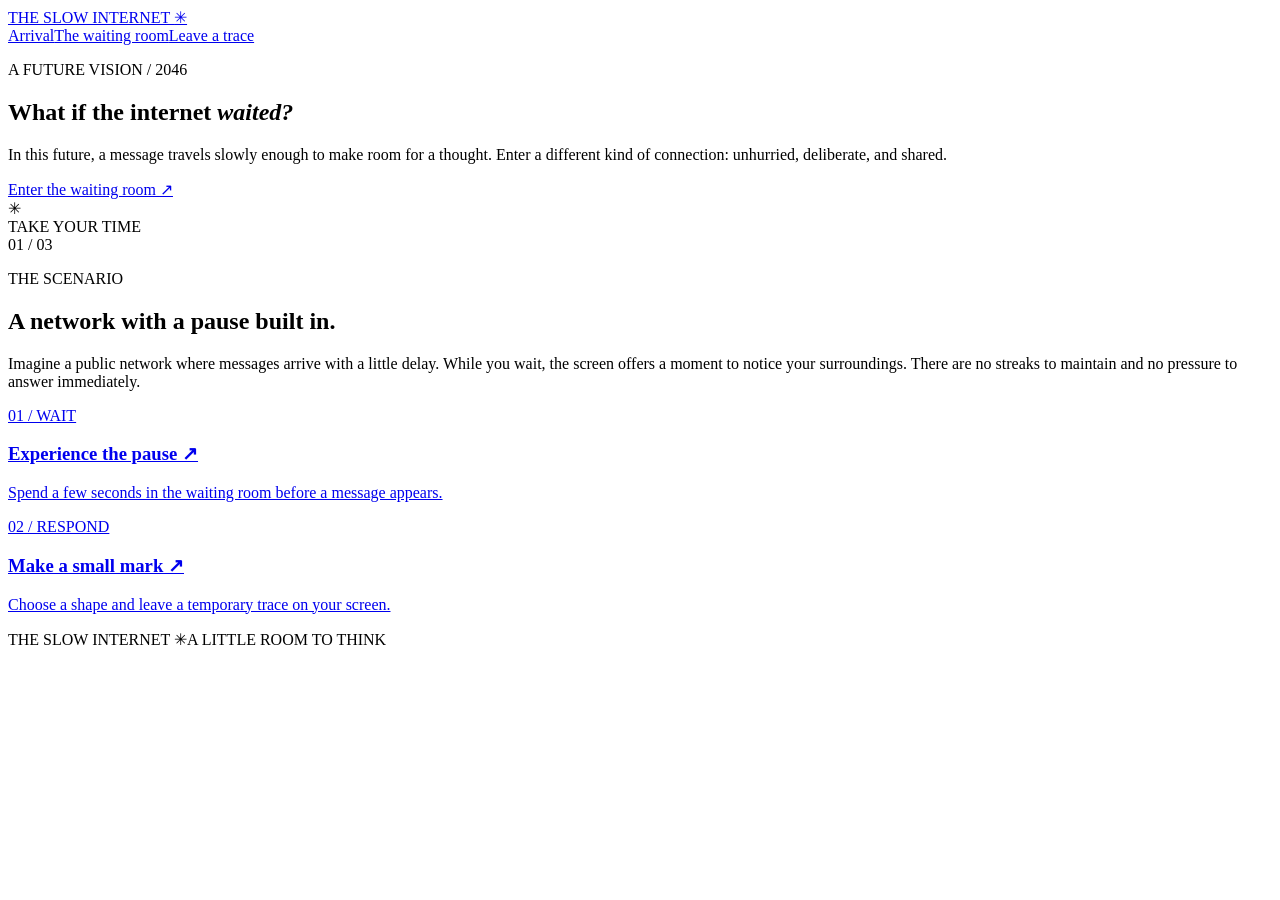
==== index.html @ 8e878cc4 "Add index.html for Future Telling" ====
<!DOCTYPE html>
<html lang="en">
<head><meta charset="utf-8"><meta name="viewport" content="width=device-width, initial-scale=1"><title>The Slow Internet</title><link rel="stylesheet" href="style.css"></head>
<body>
<header class="top"><a class="brand" href="index.html">THE SLOW INTERNET <span>✳</span></a><nav aria-label="Main navigation"><a aria-current="page" href="index.html">Arrival</a><a href="stories.html">The waiting room</a><a href="workshop.html">Leave a trace</a></nav></header>
<main>
<section class="hero"><div class="hero-copy"><p class="label">A FUTURE VISION / 2046</p><h1>What if the internet <em>waited?</em></h1><p class="lead">In this future, a message travels slowly enough to make room for a thought. Enter a different kind of connection: unhurried, deliberate, and shared.</p><a class="button" href="stories.html">Enter the waiting room <span>↗</span></a></div><div class="art" aria-hidden="true"><div class="arch"><div class="sun"></div><div class="orbit orbit-one"></div><div class="orbit orbit-two"></div><div class="star">✳</div><div class="hill"></div></div><span class="art-note">TAKE YOUR TIME<br>01 / 03</span></div></section>
<section class="intro"><p class="label">THE SCENARIO</p><div><h2>A network with a pause built in.</h2><p>Imagine a public network where messages arrive with a little delay. While you wait, the screen offers a moment to notice your surroundings. There are no streaks to maintain and no pressure to answer immediately.</p></div></section>
<section class="cards"><a href="stories.html"><span>01 / WAIT</span><h3>Experience the pause ↗</h3><p>Spend a few seconds in the waiting room before a message appears.</p></a><a href="workshop.html"><span>02 / RESPOND</span><h3>Make a small mark ↗</h3><p>Choose a shape and leave a temporary trace on your screen.</p></a></section>
</main><footer><span>THE SLOW INTERNET ✳</span><span>A LITTLE ROOM TO THINK</span></footer>
</body></html>
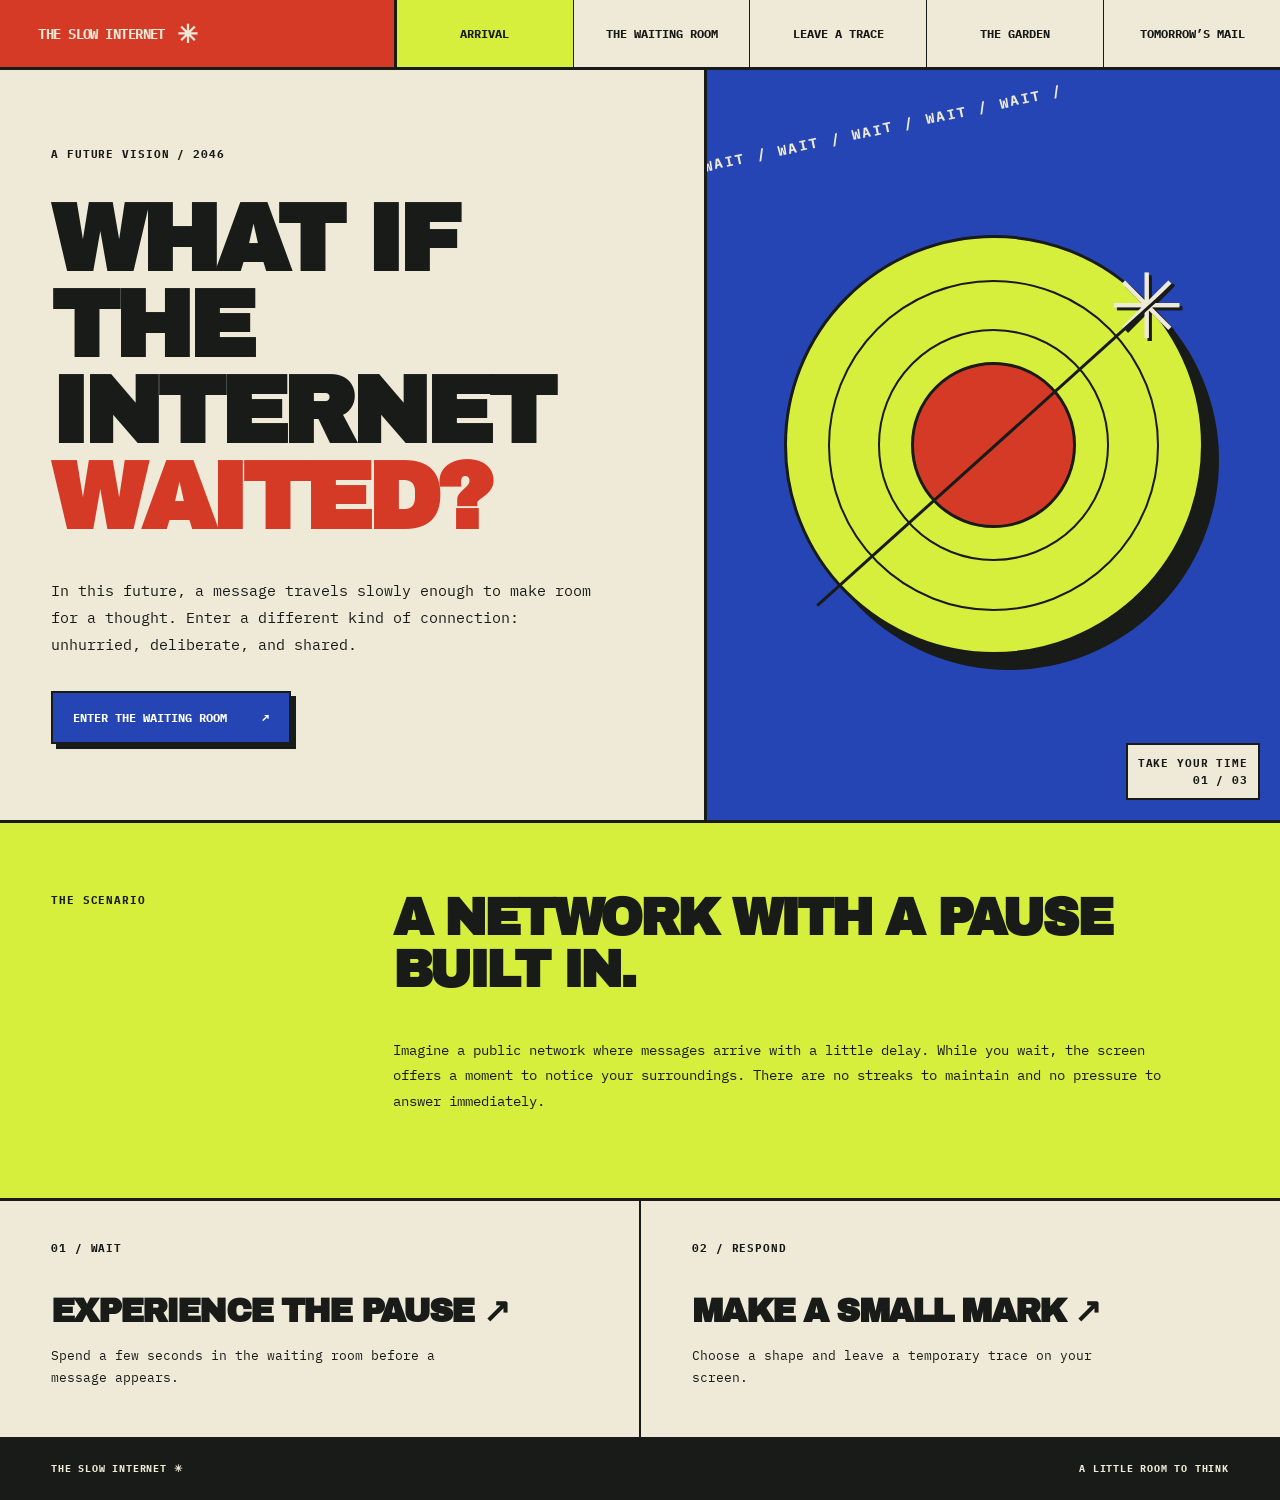
==== commit ce7ba1b4: "Extend Slow Internet with community garden and future letter pages" ====
--- a/index.html
+++ b/index.html
@@ -2,7 +2,7 @@
 <html lang="en">
 <head><meta charset="utf-8"><meta name="viewport" content="width=device-width, initial-scale=1"><title>The Slow Internet</title><link rel="stylesheet" href="style.css"></head>
 <body>
-<header class="top"><a class="brand" href="index.html">THE SLOW INTERNET <span>✳</span></a><nav aria-label="Main navigation"><a aria-current="page" href="index.html">Arrival</a><a href="stories.html">The waiting room</a><a href="workshop.html">Leave a trace</a></nav></header>
+<header class="top"><a class="brand" href="index.html">THE SLOW INTERNET <span>✳</span></a><nav aria-label="Main navigation"><a aria-current="page" href="index.html">Arrival</a><a href="stories.html">The waiting room</a><a href="workshop.html">Leave a trace</a><a href="garden.html">The garden</a><a href="letter.html">Tomorrow’s mail</a></nav></header>
 <main>
 <section class="hero"><div class="hero-copy"><p class="label">A FUTURE VISION / 2046</p><h1>What if the internet <em>waited?</em></h1><p class="lead">In this future, a message travels slowly enough to make room for a thought. Enter a different kind of connection: unhurried, deliberate, and shared.</p><a class="button" href="stories.html">Enter the waiting room <span>↗</span></a></div><div class="art" aria-hidden="true"><div class="arch"><div class="sun"></div><div class="orbit orbit-one"></div><div class="orbit orbit-two"></div><div class="star">✳</div><div class="hill"></div></div><span class="art-note">TAKE YOUR TIME<br>01 / 03</span></div></section>
 <section class="intro"><p class="label">THE SCENARIO</p><div><h2>A network with a pause built in.</h2><p>Imagine a public network where messages arrive with a little delay. While you wait, the screen offers a moment to notice your surroundings. There are no streaks to maintain and no pressure to answer immediately.</p></div></section>
--- a/style.css
+++ b/style.css
@@ -0,0 +1,21 @@
+@import url('https://fonts.googleapis.com/css2?family=Archivo+Black&family=IBM+Plex+Mono:wght@400;500;700&display=swap');
+:root{--paper:#efead8;--ink:#191b19;--red:#d53a27;--blue:#2445b3;--lime:#d6ef3d}*{box-sizing:border-box}body{margin:0;background:var(--paper);color:var(--ink);font-family:'IBM Plex Mono',monospace}a{color:inherit;text-decoration:none}.top{display:flex;align-items:stretch;border-bottom:3px solid var(--ink);min-height:70px}.brand{display:flex;align-items:center;padding:15px 3%;background:var(--red);color:var(--paper);font-weight:700;font-size:14px;letter-spacing:-.04em;min-width:31%;border-right:3px solid var(--ink)}.brand span{font-size:25px;margin-left:12px}nav{display:flex;align-items:stretch;flex:1}nav a{display:flex;align-items:center;justify-content:center;flex:1;padding:14px;border-right:1px solid var(--ink);font-size:12px;font-weight:700;text-transform:uppercase}nav a:last-child{border-right:0}nav a:hover,nav a[aria-current]{background:var(--lime);color:var(--ink)}main{max-width:1600px;margin:auto}.hero{display:flex;min-height:650px;border-bottom:3px solid var(--ink)}.hero-copy{width:55%;padding:6% 4%;display:flex;flex-direction:column;align-items:flex-start;justify-content:center}.label,.art-note,.cards span,.principles span{font-size:11px;font-weight:700;letter-spacing:.08em;text-transform:uppercase}h1,h2,h3,p{margin-top:0}h1,h2,h3{font-family:'Archivo Black',sans-serif;text-transform:uppercase;letter-spacing:-.055em}h1{font-size:clamp(58px,7.4vw,112px);line-height:.91;margin:25px 0 35px;max-width:900px}h1 em{font-style:normal;color:var(--red)}.lead{font-size:15px;line-height:1.8;max-width:550px}.button{display:inline-flex;justify-content:space-between;gap:35px;margin-top:18px;padding:17px 20px;background:var(--blue);color:white;border:2px solid var(--ink);box-shadow:5px 5px 0 var(--ink);font:700 12px 'IBM Plex Mono',monospace;text-transform:uppercase;cursor:pointer}.button:hover{background:var(--red);transform:translate(2px,2px);box-shadow:3px 3px 0 var(--ink)}.art{width:45%;position:relative;display:flex;align-items:center;justify-content:center;overflow:hidden;background:var(--blue);border-left:3px solid var(--ink);padding:40px}.art:before,.story-art:before{content:'WAIT / WAIT / WAIT / WAIT / WAIT / WAIT /';position:absolute;top:20px;left:-15%;width:140%;font:700 14px 'IBM Plex Mono',monospace;letter-spacing:.2em;color:var(--paper);transform:rotate(-12deg);white-space:nowrap}.arch{position:relative;width:min(100%,420px);aspect-ratio:1;border:3px solid var(--ink);border-radius:50%;background:var(--lime);box-shadow:15px 15px 0 var(--ink)}.sun{position:absolute;width:40%;height:40%;left:30%;top:30%;border:3px solid var(--ink);border-radius:50%;background:var(--red)}.orbit{position:absolute;border:2px solid var(--ink);border-radius:50%;inset:10%}.orbit-two{inset:22%}.star{position:absolute;top:2%;right:4%;font-size:90px;color:var(--paper);text-shadow:3px 3px var(--ink)}.hill{position:absolute;left:50%;top:-8%;width:3px;height:116%;background:var(--ink);transform:rotate(48deg)}.art-note{position:absolute;bottom:20px;right:20px;background:var(--paper);border:2px solid var(--ink);padding:10px;text-align:right;line-height:1.5}.intro{display:flex;gap:5%;padding:70px 4%;border-bottom:3px solid var(--ink);background:var(--lime)}.intro>.label{width:24%}.intro>div{max-width:800px}.intro h2,.story-copy h2,.workshop h2{font-size:clamp(30px,4vw,55px);line-height:1}.intro p:not(.label),.story-copy p,.workshop p{font-size:14px;line-height:1.8}.cards,.principles{display:flex}.cards a,.principles>div{flex:1;padding:35px 4%;border-right:2px solid var(--ink)}.cards a:last-child,.principles>div:last-child{border-right:0}.cards a:hover{background:#f2cf80}.cards h3{font-size:clamp(22px,2.6vw,37px);margin:35px 0 15px}.cards p,.principles p{font-size:13px;line-height:1.7;max-width:430px}.page-head{padding:70px 4% 55px;background:var(--paper);border-bottom:3px solid var(--ink)}.page-head h1{max-width:1000px}.story-layout,.workshop{display:flex;min-height:430px;border-bottom:3px solid var(--ink)}.story-art,.story-copy,.workshop>div{width:50%;padding:55px 4%}.story-art{position:relative;background:var(--red);display:flex;justify-content:space-between;align-items:end;overflow:hidden;border-right:3px solid var(--ink)}.flower{font-size:clamp(150px,25vw,340px);line-height:.8;color:var(--lime);text-shadow:7px 7px var(--ink)}.story-art span{font-size:10px;font-weight:700;line-height:1.5}.story-copy{background:#e6d6b3}.text-link{display:inline-block;margin-top:20px;border-bottom:2px solid var(--ink);padding-bottom:5px;font-size:13px;font-weight:700}.principles>div{border-bottom:3px solid var(--ink)}.principles h3{font-size:22px;margin:28px 0 10px}.workshop>div:first-child{background:#e6d6b3;border-right:3px solid var(--ink)}.message{margin:30px 0 0;min-height:60px;font-size:18px!important;font-weight:700}.shape-controls{display:flex;flex-wrap:wrap;gap:8px;margin-top:25px}.shape-controls button{border:2px solid var(--ink);background:var(--paper);color:var(--ink);padding:10px 13px;font:700 12px 'IBM Plex Mono',monospace;cursor:pointer}.shape-controls button[aria-pressed=true],.shape-controls button:hover{background:var(--lime)}.trace-wrap{background:var(--red);padding:0!important;display:flex;align-items:center}.trace-wrap canvas{display:block;width:100%;height:auto;touch-action:none;cursor:crosshair}.button:disabled{opacity:.6;cursor:wait}footer{display:flex;justify-content:space-between;gap:20px;padding:25px 4%;background:var(--ink);color:var(--paper);font-size:10px;font-weight:700;letter-spacing:.08em}@media(max-width:700px){.top{flex-direction:column}.brand{border-right:0;border-bottom:2px solid var(--ink)}nav a{font-size:10px;padding:12px 5px}.hero,.story-layout,.workshop,.intro,.cards,.principles{flex-direction:column}.hero-copy,.art,.story-art,.story-copy,.workshop>div,.intro>.label{width:100%}.hero-copy,.page-head{padding:55px 5%}.art{min-height:380px;border-left:0;border-top:3px solid var(--ink)}.arch{max-width:280px}.intro{padding:55px 5%;gap:20px}.cards a,.principles>div{border-right:0;border-bottom:2px solid var(--ink);padding:30px 5%}.story-art{min-height:300px;border-right:0;border-bottom:3px solid var(--ink)}.workshop>div:first-child{border-right:0;border-bottom:3px solid var(--ink)}.workshop>div{padding:30px 5%}.trace-wrap{padding:0!important}footer{font-size:9px}}
+
+.hourglass{position:relative;width:min(55%,240px);height:260px;border-top:12px solid var(--ink);border-bottom:12px solid var(--ink);display:flex;align-items:center;justify-content:center}.hourglass:before,.hourglass:after{content:"";position:absolute;left:10%;width:80%;height:46%;border:8px solid var(--ink);background:var(--paper)}.hourglass:before{top:0;border-radius:0 0 50% 50%}.hourglass:after{bottom:0;border-radius:50% 50% 0 0}.hourglass span{position:absolute;background:var(--blue);z-index:1;width:8px;height:8px;border-radius:50%}.hourglass span:nth-child(1){top:18%}.hourglass span:nth-child(2){top:50%}.hourglass span:nth-child(3){bottom:14%}
+
+/* Shared future neighborhood pages; Flexbox handles the layouts. */
+nav{flex-wrap:wrap}nav a{min-width:90px}a:focus-visible,button:focus-visible,select:focus-visible,textarea:focus-visible{outline:3px solid var(--blue);outline-offset:5px}
+.garden-layout,.letter-layout{display:flex;border-bottom:3px solid var(--ink)}
+.garden-copy,.letter-copy{flex:1;padding:55px 4%;min-width:0}.garden-copy h2,.letter-copy h2{font-size:clamp(30px,4vw,55px);line-height:1}
+.garden-copy p,.letter-copy p{font-size:14px;line-height:1.8}.garden-copy label,.letter-copy label{display:block;font-size:13px;font-weight:bold;margin:25px 0 12px}
+select,textarea{width:100%;border:2px solid var(--ink);padding:15px;background:var(--paper);color:var(--ink);font:14px 'IBM Plex Mono',monospace;line-height:1.6}textarea{resize:vertical}
+.garden-scene{flex:1;min-width:0;background:var(--blue);position:relative;min-height:510px;display:flex;flex-direction:column;justify-content:flex-end;border-left:3px solid var(--ink);overflow:hidden}
+.garden-sun{position:absolute;top:45px;right:40px;width:100px;height:100px;background:var(--lime);border:3px solid var(--ink);border-radius:50%;box-shadow:8px 8px 0 var(--ink)}
+.garden-sign{position:absolute;top:40px;left:25px;color:var(--paper);font-size:11px;line-height:1.8;max-width:50%}
+#flowers{display:flex;align-items:flex-end;justify-content:center;gap:18px;flex-wrap:wrap;padding:170px 20px 25px;position:relative;z-index:1}
+.bloom{display:flex;flex-direction:column;align-items:center;color:var(--lime);font-size:75px;line-height:1}.bloom:nth-child(2n){color:#ffc1ac;font-size:100px}.bloom:after{content:"";height:65px;width:3px;background:var(--paper);order:1}.bloom small{font:10px monospace;color:var(--paper);order:2;margin-top:10px}
+.soil{padding:25px;background:var(--lime);border-top:3px solid var(--ink);font-size:11px;text-align:center}
+.letter-art{flex:1;min-width:0;display:flex;flex-direction:column;align-items:center;justify-content:center;gap:50px;background:var(--red);padding:60px 30px;border-right:3px solid var(--ink)}
+.envelope{background:var(--paper);border:3px solid var(--ink);box-shadow:12px 12px 0 var(--ink);padding:25px;width:100%;max-width:400px;transform:rotate(-5deg)}.envelope span{font-size:12px}.envelope b{display:block;font-size:90px;color:var(--blue);text-align:right}.envelope p{font-size:20px;font-weight:bold;line-height:1.5}.letter-note{font-size:11px!important}#letter-preview{white-space:pre-wrap;overflow-wrap:anywhere;background:#e6d6b3;padding:20px;border:2px solid var(--ink)}
+.text-button{display:block;background:none;border:0;border-bottom:2px solid var(--ink);padding:8px 0;font:inherit;margin-top:25px;cursor:pointer}#garden-status,#letter-status{font-size:12px;margin-top:25px}[hidden]{display:none!important}
+@media(max-width:700px){.garden-layout,.letter-layout{flex-direction:column}.garden-scene{border-left:0;border-top:3px solid var(--ink)}.letter-art{border-right:0;border-bottom:3px solid var(--ink)}.garden-copy,.letter-copy{padding:35px 5%}.garden-sign{max-width:45%}nav a{min-width:100px;flex:1 1 30%}}
